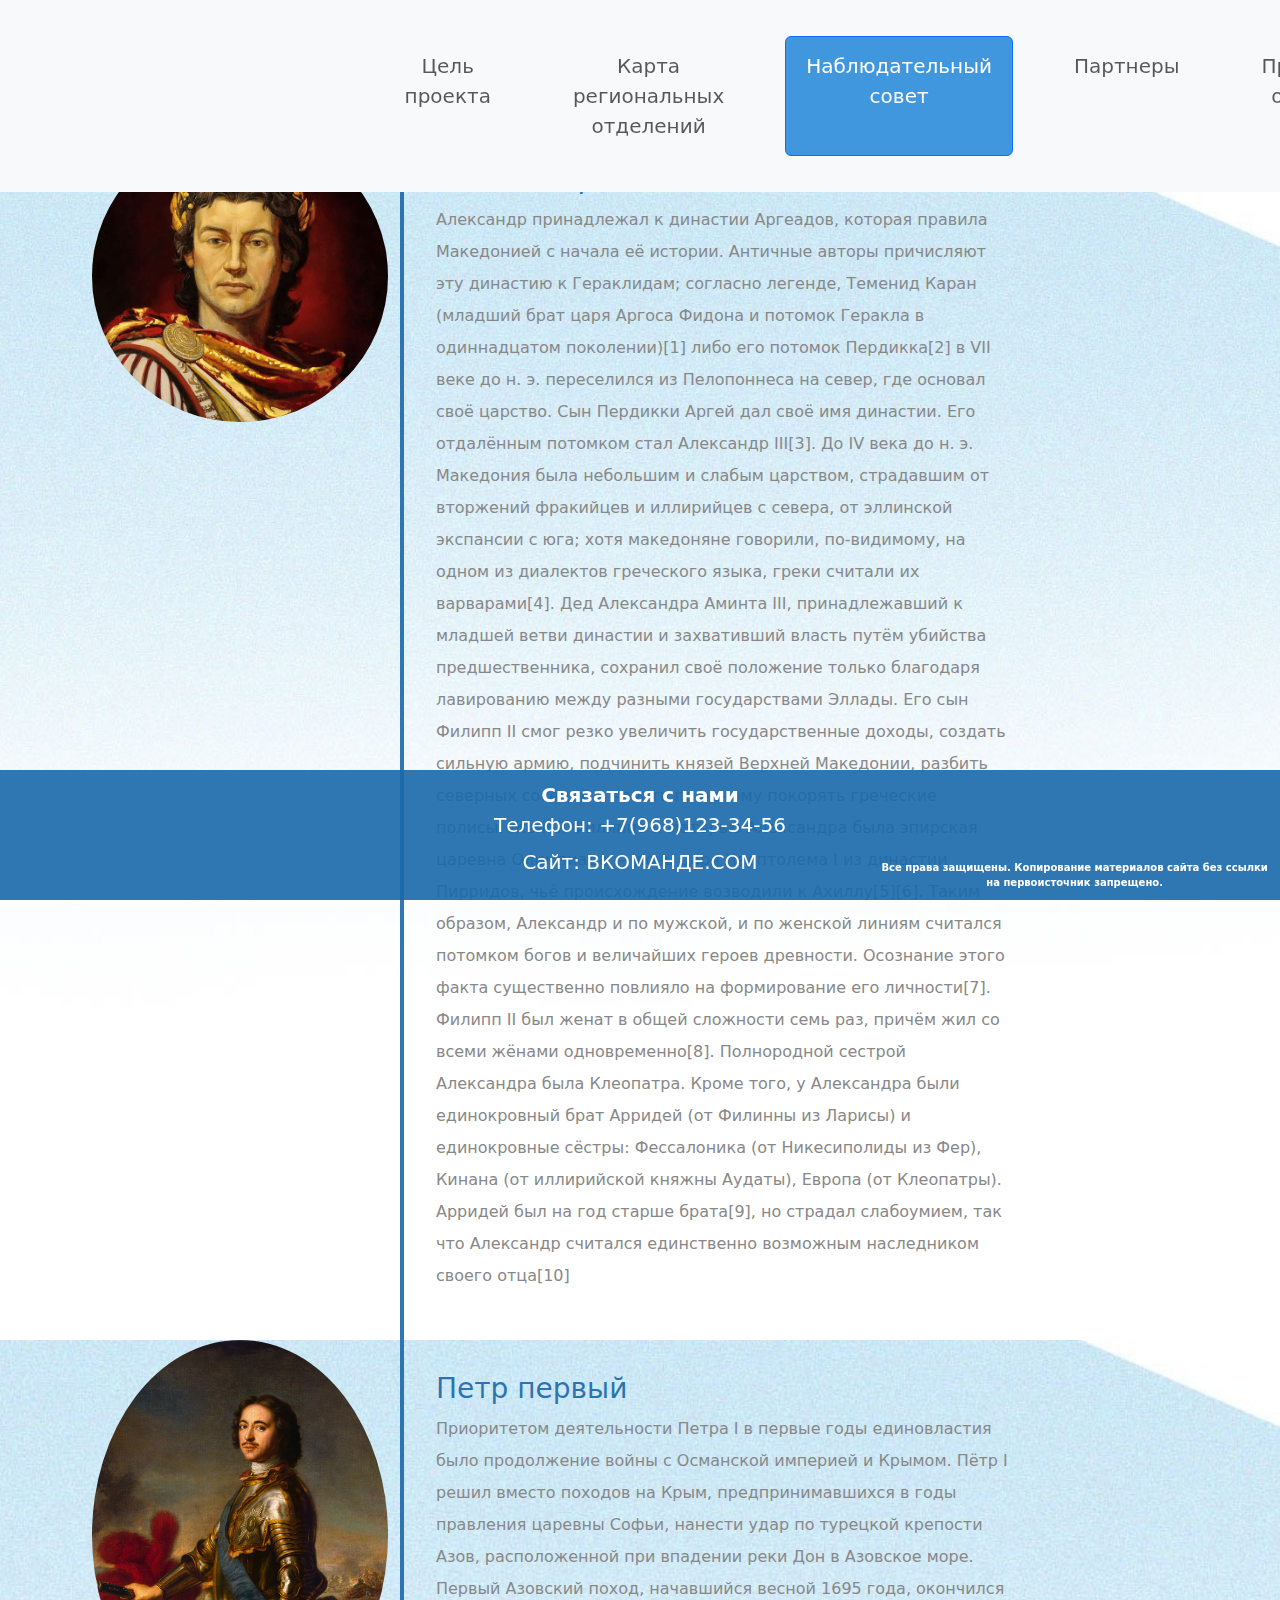
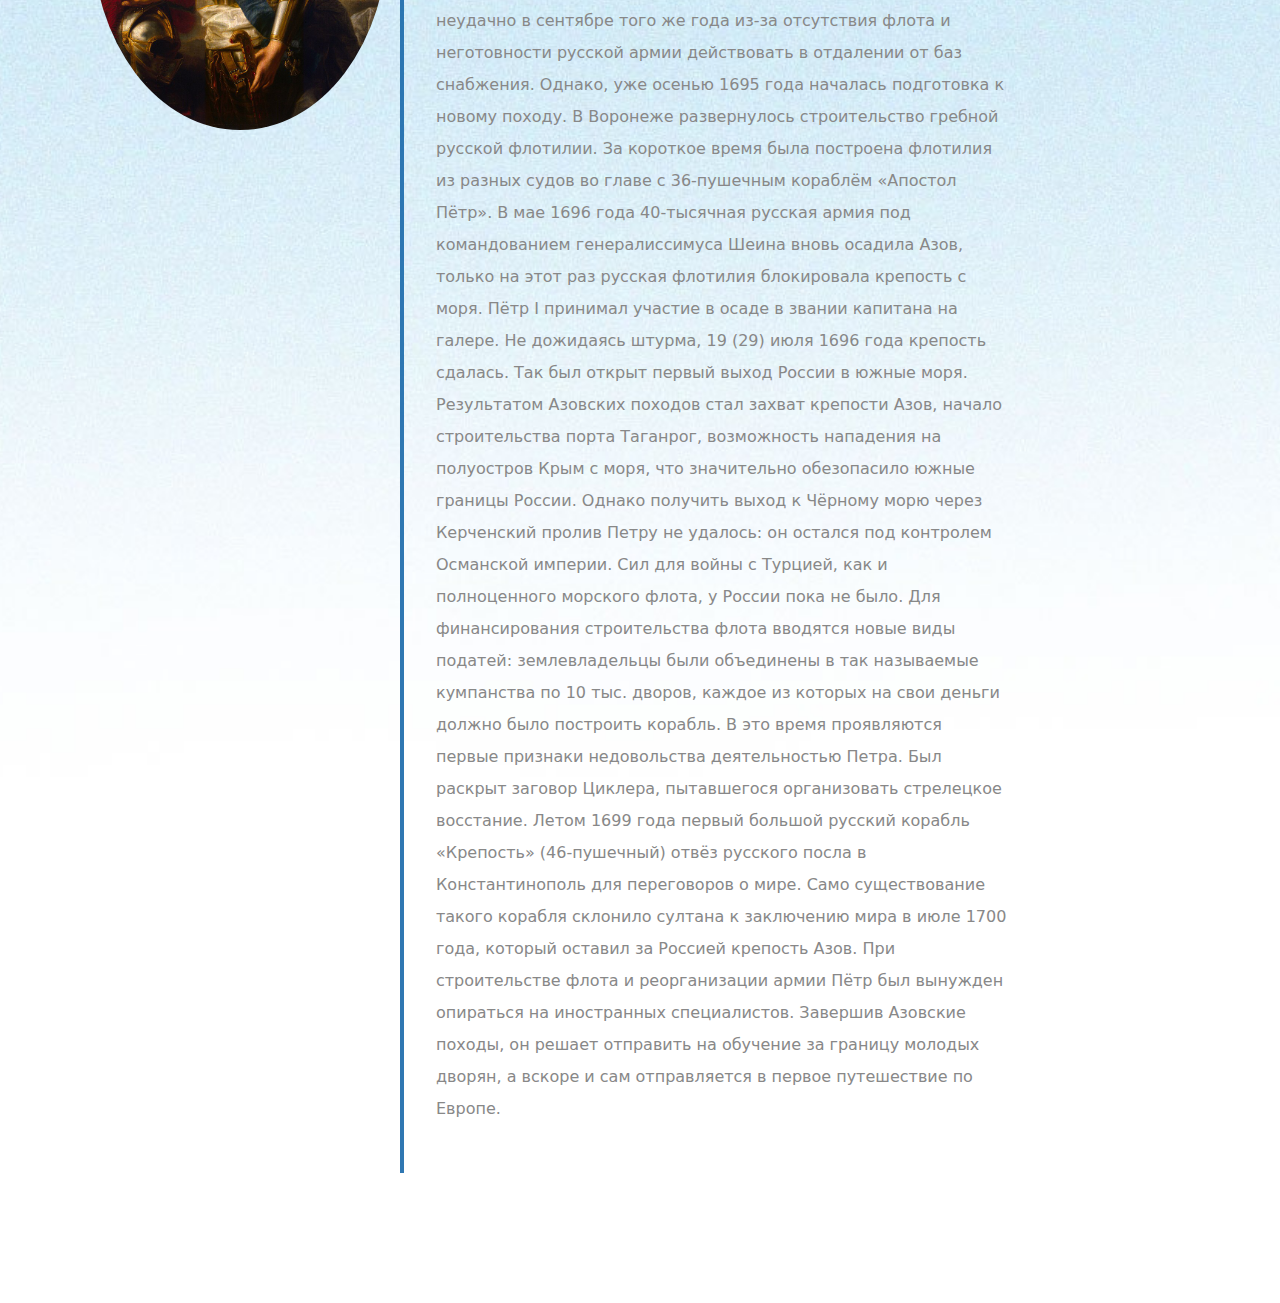
==== observationcouncil.html @ 20aab237 "add observationcouncil" ====
<!DOCTYPE html>
<html lang="ru">

<head>
    <meta charset="UTF-8">
    <title>Ассоциация предпринимателей РФ</title>
    <meta name="description" content="">
    <meta name="keywords" content=" ">
    <link rel="stylesheet" href="css/main.css">
    <meta http-equiv="X-UA-Compatible" content="IE=edge">
</head>

<body>
    <header>
        <nav class="navbar fixed-top navbar-expand-lg navbar-light bg-light text-center">
            <div class="container-fluid">
                <div class="navbar" id="navbarNav">
                    <ul class="navbar-nav">
                        <li class="nav-item btn">
                            <a class="nav-link" href="targetproject.html">Цель проекта</a>
                        </li>
                        <li class="nav-item btn">
                            <a class="nav-link" href="index.html">Карта региональных отделений</a>
                        </li>
                        <li class="nav-item btn btn-primary">
                            <a class="nav-link whitefont" href="observationcouncil.html">Наблюдательный совет</a>
                        </li>
                        <li class="nav-item btn">
                            <a class="nav-link" href="#">Партнеры</a>
                        </li>
                        <li class="nav-item btn">
                            <a class="nav-link" href="#">Пресса о нас</a>
                        </li>
                    </ul>
                </div>
            </div>
        </nav>
    </header>

    <div class="space"></div>
    <div style="background: #fff url(/media/Фон\ для\ сайта.jpg) center center/cover no-repeat;">
        <div class="row about">
            <div class="col-lg-4 col-md-2 col-sm-6">
                <img class="img-fluid" src="media/Александр Македонский.png" class="img-fluid">
            </div>
            <div class="col-lg-8 col-md-8 col-sm-12 desc">

                <h3>Александр Македонский</h3>
                <p>
                    Александр принадлежал к династии Аргеадов, которая правила Македонией с
                    начала её истории. Античные авторы причисляют эту династию к Гераклидам; согласно легенде,
                    Теменид Каран (младший брат царя Аргоса Фидона и потомок Геракла в одиннадцатом
                    поколении)[1] либо его потомок Пердикка[2] в VII веке до н. э. переселился из Пелопоннеса на
                    север, где основал своё царство. Сын Пердикки Аргей дал своё имя династии. Его отдалённым
                    потомком стал Александр III[3].

                    До IV века до н. э. Македония была небольшим и слабым царством, страдавшим от вторжений
                    фракийцев и иллирийцев с севера, от эллинской экспансии с юга; хотя македоняне говорили,
                    по-видимому, на одном из диалектов греческого языка, греки считали их варварами[4]. Дед
                    Александра Аминта III, принадлежавший к младшей ветви династии и захвативший власть путём
                    убийства предшественника, сохранил своё положение только благодаря лавированию между разными
                    государствами Эллады. Его сын Филипп II смог резко увеличить государственные доходы, создать
                    сильную армию, подчинить князей Верхней Македонии, разбить северных соседей и начать по
                    одному покорять греческие полисы. Женой Филиппа и матерью Александра была эпирская царевна
                    Олимпиада — дочь царя Неоптолема I из династии Пирридов, чьё происхождение возводили к
                    Ахиллу[5][6]. Таким образом, Александр и по мужской, и по женской линиям считался потомком
                    богов и величайших героев древности. Осознание этого факта существенно повлияло на
                    формирование его личности[7].

                    Филипп II был женат в общей сложности семь раз, причём жил со всеми жёнами одновременно[8].
                    Полнородной сестрой Александра была Клеопатра. Кроме того, у Александра были единокровный
                    брат Арридей (от Филинны из Ларисы) и единокровные сёстры: Фессалоника (от Никесиполиды из
                    Фер), Кинана (от иллирийской княжны Аудаты), Европа (от Клеопатры). Арридей был на год
                    старше брата[9], но страдал слабоумием, так что Александр считался единственно возможным
                    наследником своего отца[10]
                </p>
            </div>
        </div>
    </div>

    <div style="background: #fff url(/media/Фон\ для\ сайта.jpg) center center/cover no-repeat;">
        <div class="row about">
            <div class="col-lg-4 col-md-2 col-sm-6">
                <img class="img-fluid" src="media/Пётр 1.jpg" class="img-fluid">
            </div>
            <div class="col-lg-8 col-md-8 col-sm-12 desc">

                <h3>Петр первый</h3>
                <p>
                    Приоритетом деятельности Петра I в первые годы единовластия было продолжение войны с Османской
                    империей и Крымом. Пётр I решил вместо походов на Крым, предпринимавшихся в годы правления царевны
                    Софьи, нанести удар по турецкой крепости Азов, расположенной при впадении реки Дон в Азовское море.

                    Первый Азовский поход, начавшийся весной 1695 года, окончился неудачно в сентябре того же года из-за
                    отсутствия флота и неготовности русской армии действовать в отдалении от баз снабжения. Однако, уже
                    осенью 1695 года началась подготовка к новому походу. В Воронеже развернулось строительство гребной
                    русской флотилии. За короткое время была построена флотилия из разных судов во главе с 36-пушечным
                    кораблём «Апостол Пётр». В мае 1696 года 40-тысячная русская армия под командованием генералиссимуса
                    Шеина вновь осадила Азов, только на этот раз русская флотилия блокировала крепость с моря. Пётр I
                    принимал участие в осаде в звании капитана на галере. Не дожидаясь штурма, 19 (29) июля 1696 года
                    крепость сдалась. Так был открыт первый выход России в южные моря.

                    Результатом Азовских походов стал захват крепости Азов, начало строительства порта Таганрог,
                    возможность нападения на полуостров Крым с моря, что значительно обезопасило южные границы России.
                    Однако получить выход к Чёрному морю через Керченский пролив Петру не удалось: он остался под
                    контролем Османской империи. Сил для войны с Турцией, как и полноценного морского флота, у России
                    пока не было.

                    Для финансирования строительства флота вводятся новые виды податей: землевладельцы были объединены в
                    так называемые кумпанства по 10 тыс. дворов, каждое из которых на свои деньги должно было построить
                    корабль. В это время проявляются первые признаки недовольства деятельностью Петра. Был раскрыт
                    заговор Циклера, пытавшегося организовать стрелецкое восстание. Летом 1699 года первый большой
                    русский корабль «Крепость» (46-пушечный) отвёз русского посла в Константинополь для переговоров о
                    мире. Само существование такого корабля склонило султана к заключению мира в июле 1700 года, который
                    оставил за Россией крепость Азов.

                    При строительстве флота и реорганизации армии Пётр был вынужден опираться на иностранных
                    специалистов. Завершив Азовские походы, он решает отправить на обучение за границу молодых дворян, а
                    вскоре и сам отправляется в первое путешествие по Европе.
                </p>
            </div>
        </div>
    </div>

    <div class="space"></div>

    <footer class="footer fixed-bottom">
        <div class="row">
            <div class="col-lg-4 col-md-12"></div>
            <div class="col-lg-4 col-md-12 footer-text text-center">
                <p class="whitefont margin"> <b>Связаться с нами</b> <br>Телефон: +7(968)123-34-56 <br>
                    <span class="btn whitefont" onclick="window.location.href='http://xn--80adhewmif.com/'">Сайт:
                        ВКОМАНДЕ.COM</span>
                </p>
            </div>
            <div class="col-lg-4 col-md-12 footer-text text-center">
                <p class="smallwhitefont margin fullmargintop" style="font-size: 12"> <b>Все права защищены. Копирование
                        материалов сайта без ссылки на
                        первоисточник
                        запрещено.</b></p>
            </div>
        </div>
    </footer>
</body>

</html>
---- css/main.css ----
@import url('https://fonts.googleapis.com/css?family=Open+Sans');
@import url('https://cdn.jsdelivr.net/npm/bootstrap@5.3.0/dist/css/bootstrap.min.css');

.map{
    position: relative;
    text-align: center;
    width: 100%;
    height: 100%;
}

svg{
    position: absolute;
    text-align: center;
    top: 0;
    left: 0;
    width: 100%;
    height: 100%;
}

.part{
    opacity: 0;
}

.part:hover{
    transition: opacity .2s ease;
    opacity: 0.8;
    cursor: pointer;
}

.description{
    display: none;
    position: absolute;
    text-align: center;
    padding: 20px;
    box-sizing: border-box;
    width: 300px;
    height: 100px;
    box-shadow: 0 0 32px 10px #ccc;
    margin-left: 30%;
    bottom: 85%;
    font-family: 'Font Name', sans-serif;
    font-size: 32px;
}

.menu{
    text-align: center;
    margin-left: auto;
    margin-right: auto;
    
}

.navbar{
    padding-left: 15%;
    padding-left: auto;
    font-size: 20px;
}

.nav-item{
   margin: 20px;
}

.btn-primary{
    font-size: 20px;
    background-color: rgb(65, 151, 221);
      
}

.btn{
    font-size: 20px;
}

.whitefont{
    color: #ffffff;
    font-size: 20px;
}

.smallwhitefont{
    color: #ffffff;
    font-size: 10px;
}

.container-targer{
    font-size: 20px;
}

.backimage{
    height: 100%;
    background: #fff url(/media/Фон\ для\ сайта.jpg) center center/cover no-repeat;
}

.logo{
    margin: 2%;
    width: 30%;
    height: 30%;
}

.col-md-12{
    background-color: rgba(25, 105, 170, 0.904);
}

.margin{
    margin: 10px;
}

.fullmargintop{
    margin-top: 90px;
}

.allpage{
    position: relative;
    height: 100%;
    min-height: 100vh;
}

.space{
    margin-top: 130px;
}

.card{
    background: none;
}

.about{
    margin-left: 5em;
    margin-right: 15em;
    position: relative;
   }
   .about img{
    max-height: 100%;
       max-width: 100%;
       border-radius: 50%
   }
   .about span{
    display: block;
    color: #888;
    position: absolute;
    left: 115px;
   }
   .about .desc{
    padding: 2em;
    border-left:4px solid rgba(25, 105, 170, 0.904);
   }
   .about .desc h3{
    color: rgba(25, 105, 170, 0.904);
   }
   .about .desc p{
    line-height:2;
    color:#888;
   }
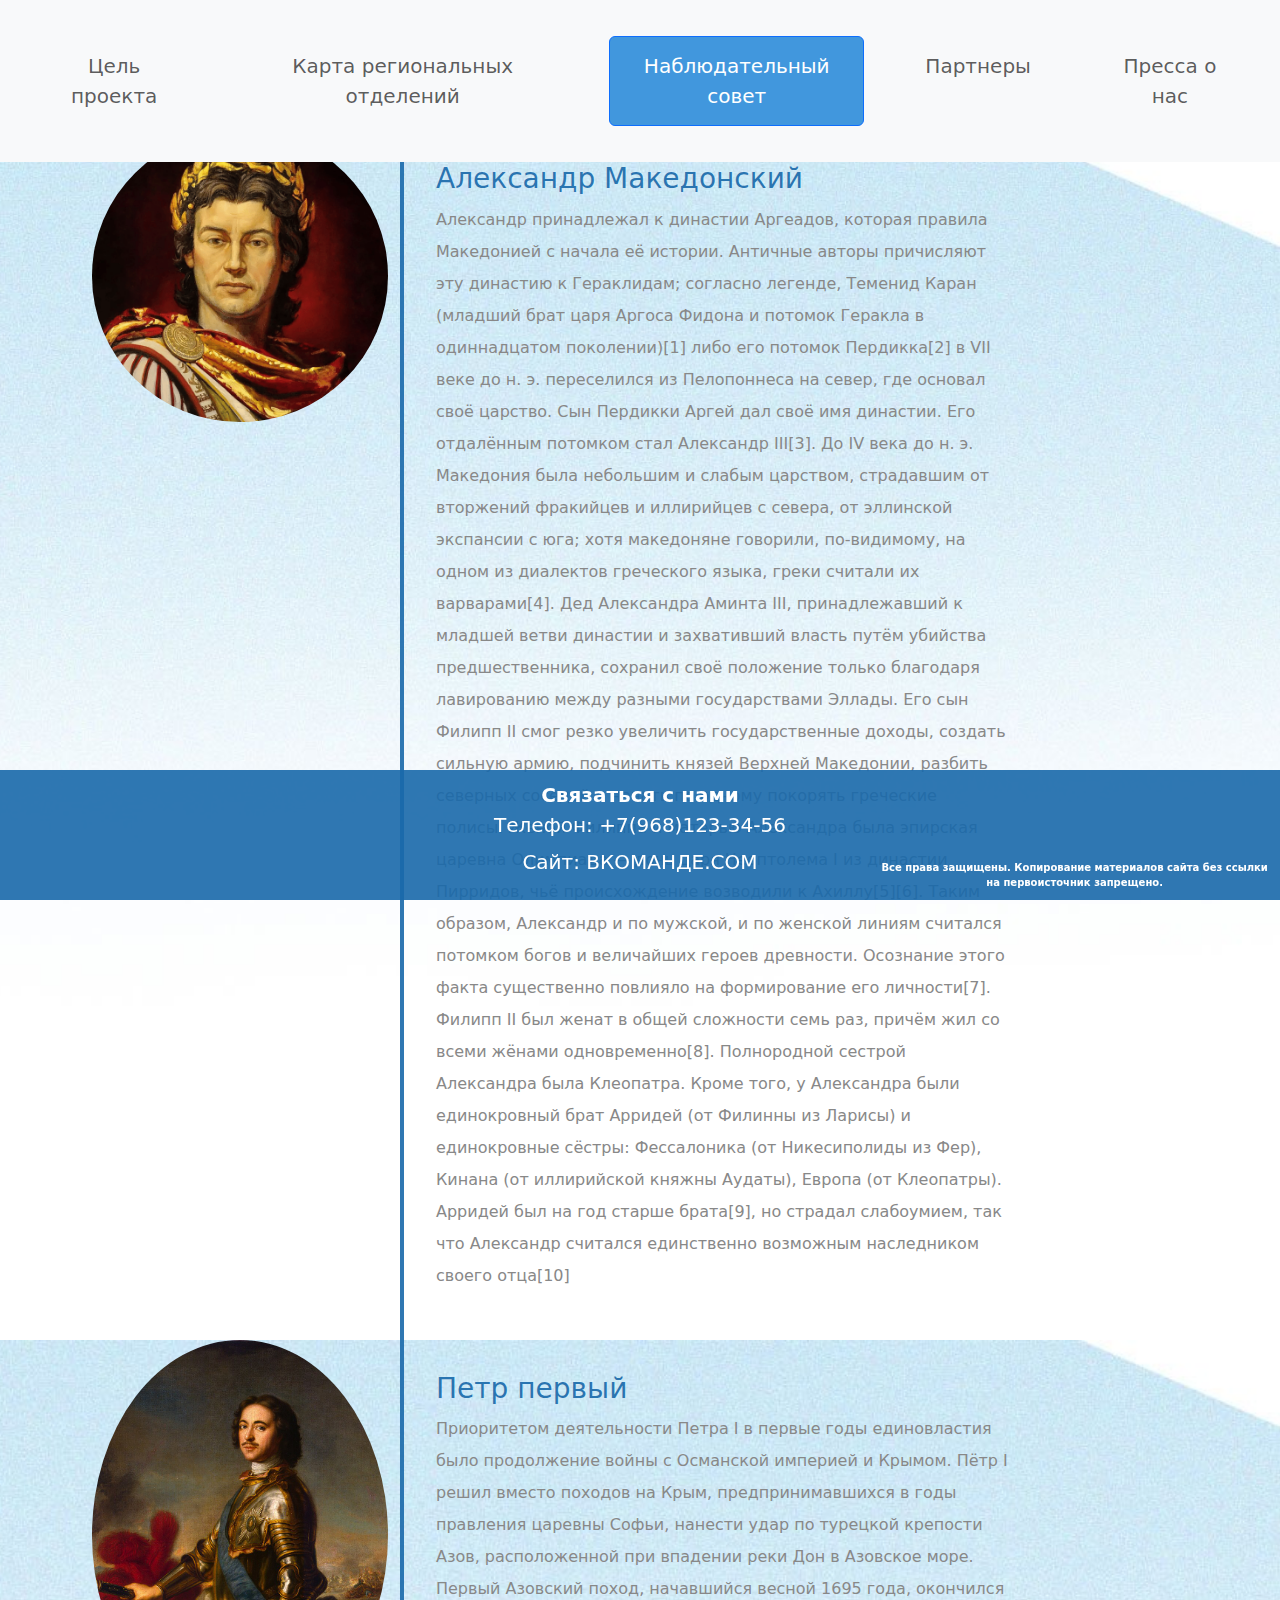
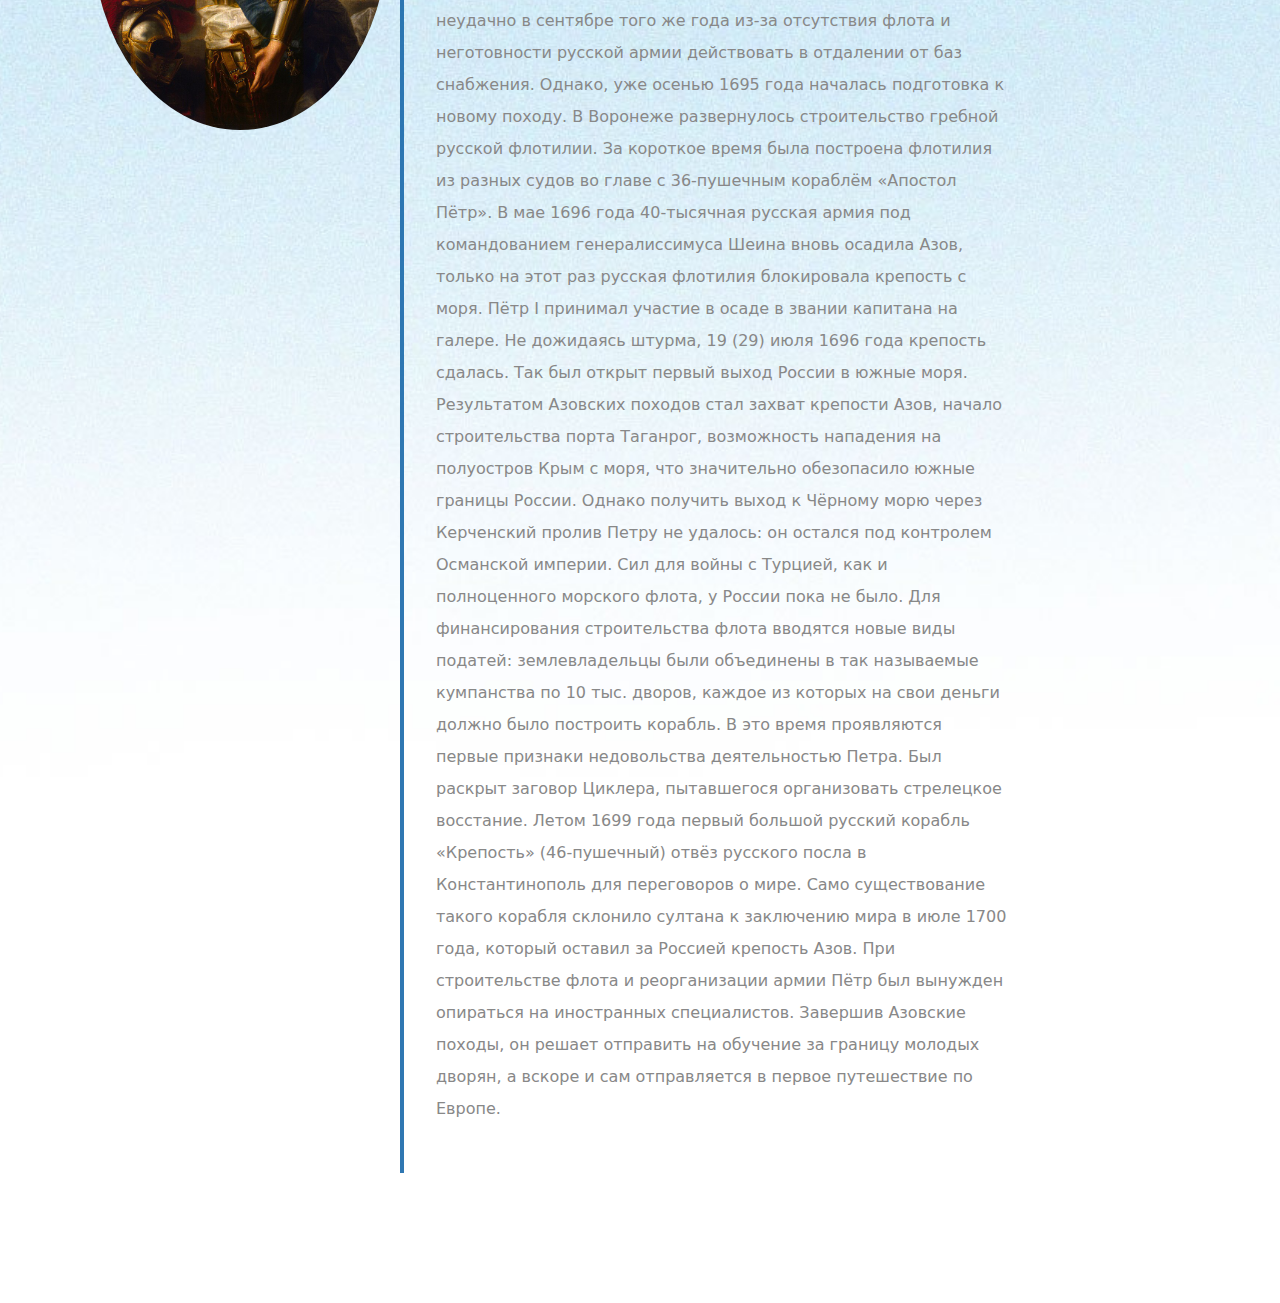
==== commit ae5685d9: "menu in middle" ====
--- a/observationcouncil.html
+++ b/observationcouncil.html
@@ -12,7 +12,7 @@
 
 <body>
     <header>
-        <nav class="navbar fixed-top navbar-expand-lg navbar-light bg-light text-center">
+        <nav class="navbar fixed-top navbar-expand-lg navbar-light bg-light">
             <div class="container-fluid">
                 <div class="navbar" id="navbarNav">
                     <ul class="navbar-nav">
--- a/css/main.css
+++ b/css/main.css
@@ -50,9 +50,9 @@
 }
 
 .navbar{
-    padding-left: 15%;
-    padding-left: auto;
     font-size: 20px;
+    margin-left: auto;
+    margin-right: auto;
 }
 
 .nav-item{
